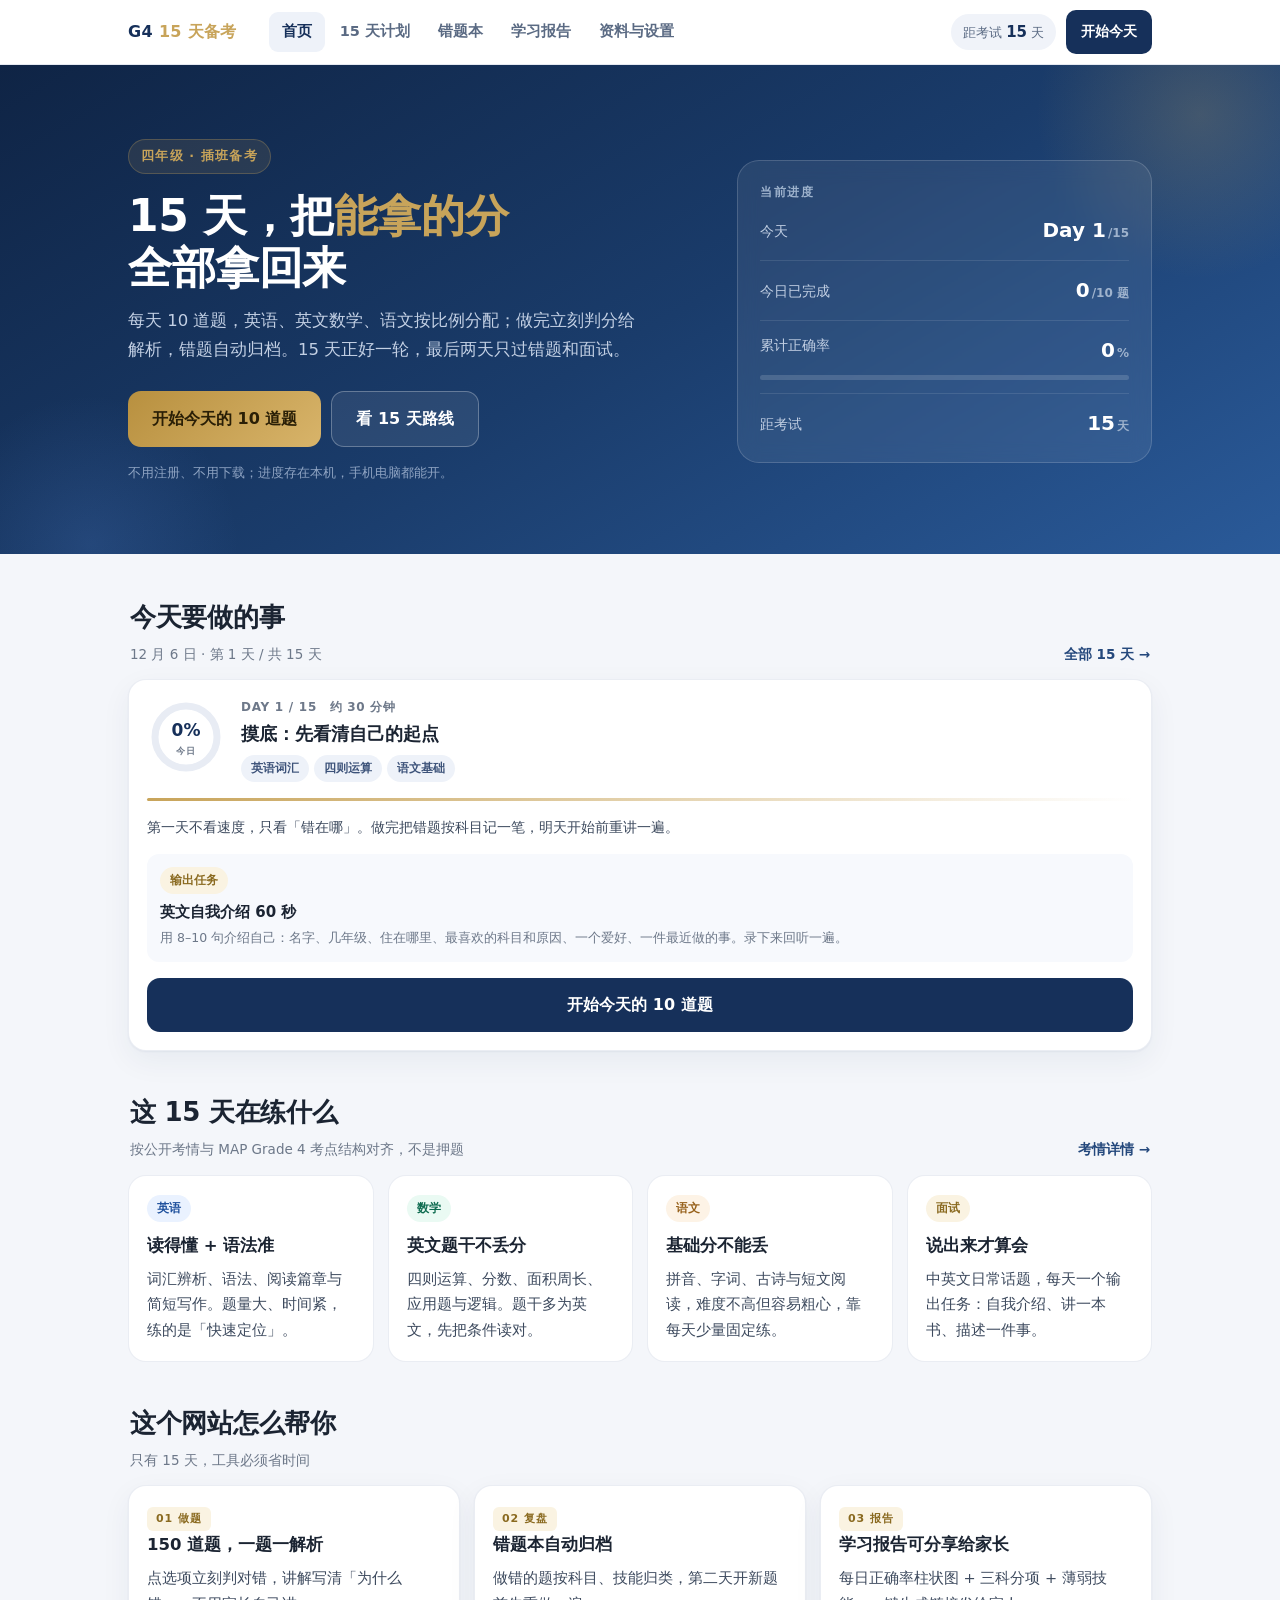
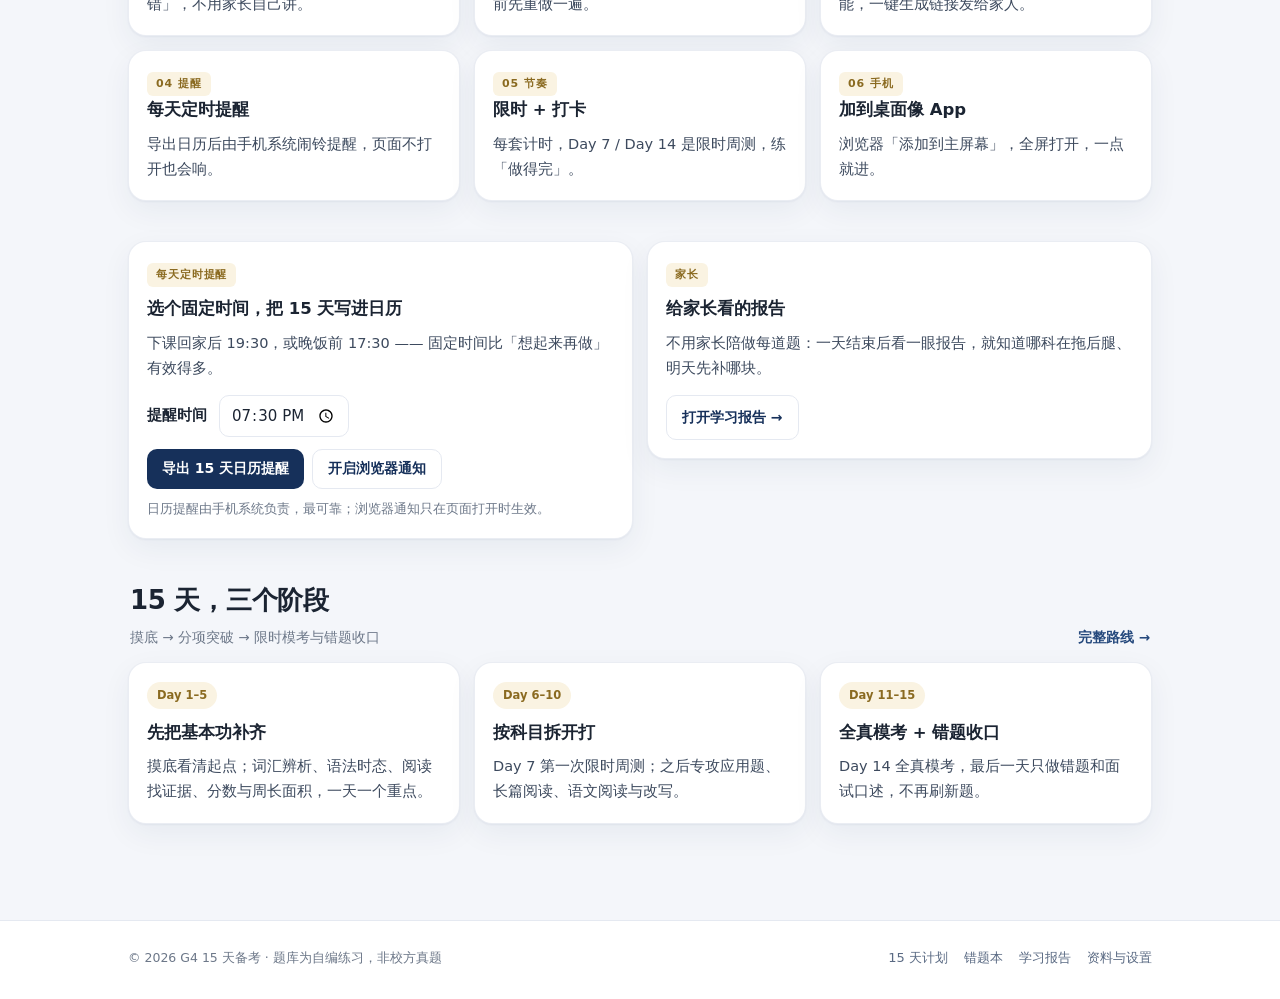
==== index.html @ 95dbf471 "G4 15天备考练习站点" ====
<!DOCTYPE html>
<html lang="zh-CN">
<head>
<meta charset="utf-8">
<meta name="viewport" content="width=device-width, initial-scale=1, viewport-fit=cover">
<meta name="theme-color" content="#16305a">
<meta name="description" content="15 天四年级插班备考计划：每天 10 道英语/数学/语文题，自动判分与解析，错题本 + 家长学习报告 + 每日日历提醒。">
<meta name="apple-mobile-web-app-capable" content="yes">
<meta name="apple-mobile-web-app-title" content="G4 备考">
<meta property="og:title" content="G4 · 15 天备考计划">
<meta property="og:description" content="每天 10 题，15 天完成一轮；自动判分、错题本、家长报告。">
<link rel="icon" href="assets/img/favicon.png">
<link rel="manifest" href="manifest.webmanifest">
<link rel="apple-touch-icon" href="assets/img/icon-192.png">
<link rel="stylesheet" href="assets/css/app.css">
<title>G4 · 15 天备考计划 | 每天 10 题，自动判分</title>
</head>
<body data-page="home">
<header class="site-head" id="site-head"></header>

<section class="hero">
  <div class="wrap">
    <div>
      <span class="eyebrow">四年级 · 插班备考</span>
      <h1>15 天，把<em>能拿的分</em><br>全部拿回来</h1>
      <p class="lead">每天 10 道题，英语、英文数学、语文按比例分配；做完立刻判分给解析，错题自动归档。15 天正好一轮，最后两天只过错题和面试。</p>
      <div class="hero-actions">
        <a class="btn gold" href="quiz.html" id="cta-start">开始今天的 10 道题</a>
        <a class="btn ghost" href="plan.html">看 15 天路线</a>
      </div>
      <div class="hero-note">不用注册、不用下载；进度存在本机，手机电脑都能开。</div>
    </div>
    <aside class="hero-panel">
      <div class="plabel">当前进度</div>
      <div class="prow"><span class="pk">今天</span><span class="pv" id="p-day">Day 1<small>/15</small></span></div>
      <div class="prow"><span class="pk">今日已完成</span><span class="pv" id="p-today">0<small>/10 题</small></span></div>
      <div class="prow" style="display:block">
        <div style="display:flex;justify-content:space-between"><span class="pk">累计正确率</span><span class="pv" id="p-pct">0<small>%</small></span></div>
        <div class="pbar"><i id="p-bar" style="width:0"></i></div>
      </div>
      <div class="prow"><span class="pk">距考试</span><span class="pv" id="p-left">15<small>天</small></span></div>
    </aside>
  </div>
</section>

<main>
  <div class="wrap">

    <!-- 今天 -->
    <section class="sect">
      <div class="sect-head">
        <div>
          <h2>今天要做的事</h2>
          <p id="today-date">—</p>
        </div>
        <a class="more" href="plan.html">全部 15 天 →</a>
      </div>
      <div class="card" id="today-card"></div>
    </section>

    <!-- 考什么 -->
    <section class="sect">
      <div class="sect-head">
        <div>
          <h2>这 15 天在练什么</h2>
          <p>按公开考情与 MAP Grade 4 考点结构对齐，不是押题</p>
        </div>
        <a class="more" href="info.html">考情详情 →</a>
      </div>
      <div class="grid g4">
        <div class="card flat">
          <span class="pill eng">英语</span>
          <h3 style="margin-top:10px">读得懂 + 语法准</h3>
          <p>词汇辨析、语法、阅读篇章与简短写作。题量大、时间紧，练的是「快速定位」。</p>
        </div>
        <div class="card flat">
          <span class="pill math">数学</span>
          <h3 style="margin-top:10px">英文题干不丢分</h3>
          <p>四则运算、分数、面积周长、应用题与逻辑。题干多为英文，先把条件读对。</p>
        </div>
        <div class="card flat">
          <span class="pill chi">语文</span>
          <h3 style="margin-top:10px">基础分不能丢</h3>
          <p>拼音、字词、古诗与短文阅读，难度不高但容易粗心，靠每天少量固定练。</p>
        </div>
        <div class="card flat">
          <span class="pill gold">面试</span>
          <h3 style="margin-top:10px">说出来才算会</h3>
          <p>中英文日常话题，每天一个输出任务：自我介绍、讲一本书、描述一件事。</p>
        </div>
      </div>
    </section>

    <!-- 功能 -->
    <section class="sect">
      <div class="sect-head">
        <div>
          <h2>这个网站怎么帮你</h2>
          <p>只有 15 天，工具必须省时间</p>
        </div>
      </div>
      <div class="grid g3">
        <div class="card">
          <div class="tag">01 做题</div>
          <h3>150 道题，一题一解析</h3>
          <p>点选项立刻判对错，讲解写清「为什么错」，不用家长自己讲。</p>
        </div>
        <div class="card">
          <div class="tag">02 复盘</div>
          <h3>错题本自动归档</h3>
          <p>做错的题按科目、技能归类，第二天开新题前先重做一遍。</p>
        </div>
        <div class="card">
          <div class="tag">03 报告</div>
          <h3>学习报告可分享给家长</h3>
          <p>每日正确率柱状图 + 三科分项 + 薄弱技能，一键生成链接发给家人。</p>
        </div>
        <div class="card">
          <div class="tag">04 提醒</div>
          <h3>每天定时提醒</h3>
          <p>导出日历后由手机系统闹铃提醒，页面不打开也会响。</p>
        </div>
        <div class="card">
          <div class="tag">05 节奏</div>
          <h3>限时 + 打卡</h3>
          <p>每套计时，Day 7 / Day 14 是限时周测，练「做得完」。</p>
        </div>
        <div class="card">
          <div class="tag">06 手机</div>
          <h3>加到桌面像 App</h3>
          <p>浏览器「添加到主屏幕」，全屏打开，一点就进。</p>
        </div>
      </div>
    </section>

    <!-- 提醒 -->
    <section class="sect">
      <div class="grid g2" style="align-items:start">
        <div class="card">
          <span class="tag">每天定时提醒</span>
          <h3 style="margin-top:8px">选个固定时间，把 15 天写进日历</h3>
          <p style="margin-bottom:14px">下课回家后 19:30，或晚饭前 17:30 —— 固定时间比「想起来再做」有效得多。</p>
          <div style="display:flex;align-items:center;gap:12px;margin-bottom:12px">
            <span style="font-size:14.5px;font-weight:600">提醒时间</span>
            <input type="time" id="remind-time" style="padding:9px 11px;border:1.5px solid var(--line);border-radius:10px;font-size:15px;font-family:inherit;background:#fff;color:var(--ink)">
          </div>
          <div style="display:flex;gap:8px;flex-wrap:wrap">
            <button class="btn sm" id="btn-ics">导出 15 天日历提醒</button>
            <button class="btn sm ghost" id="btn-notify">开启浏览器通知</button>
          </div>
          <div class="hint" style="margin-top:10px">日历提醒由手机系统负责，最可靠；浏览器通知只在页面打开时生效。</div>
        </div>
        <div class="card">
          <span class="tag">家长</span>
          <h3 style="margin-top:8px">给家长看的报告</h3>
          <p style="margin-bottom:14px">不用家长陪做每道题：一天结束后看一眼报告，就知道哪科在拖后腿、明天先补哪块。</p>
          <a class="btn sm ghost" href="report.html">打开学习报告 →</a>
        </div>
      </div>
    </section>

    <!-- 路线预览 -->
    <section class="sect">
      <div class="sect-head">
        <div>
          <h2>15 天，三个阶段</h2>
          <p>摸底 → 分项突破 → 限时模考与错题收口</p>
        </div>
        <a class="more" href="plan.html">完整路线 →</a>
      </div>
      <div class="grid g3">
        <div class="card">
          <div class="pill gold">Day 1–5</div>
          <h3 style="margin-top:10px">先把基本功补齐</h3>
          <p>摸底看清起点；词汇辨析、语法时态、阅读找证据、分数与周长面积，一天一个重点。</p>
        </div>
        <div class="card">
          <div class="pill gold">Day 6–10</div>
          <h3 style="margin-top:10px">按科目拆开打</h3>
          <p>Day 7 第一次限时周测；之后专攻应用题、长篇阅读、语文阅读与改写。</p>
        </div>
        <div class="card">
          <div class="pill gold">Day 11–15</div>
          <h3 style="margin-top:10px">全真模考 + 错题收口</h3>
          <p>Day 14 全真模考，最后一天只做错题和面试口述，不再刷新题。</p>
        </div>
      </div>
    </section>

  </div>
</main>

<footer class="site-foot">
  <div class="wrap">
    <div class="fl">© <span id="foot-year"></span> G4 15 天备考 · 题库为自编练习，非校方真题</div>
    <div class="flinks">
      <a href="plan.html">15 天计划</a>
      <a href="wrong.html">错题本</a>
      <a href="report.html">学习报告</a>
      <a href="info.html">资料与设置</a>
    </div>
  </div>
</footer>
<nav class="tabbar" id="site-tabbar"></nav>

<script src="assets/js/data.js"></script>
<script src="assets/js/core.js"></script>
<script>
(function () {
  var A = window.App, S = A.S;
  var idx = A.todayIdx(), day = A.DAYS[idx - 1];
  var s = A.dayScore(idx), t = A.totalStats();

  document.getElementById('cta-start').href = 'quiz.html?day=' + idx;

  document.getElementById('p-day').innerHTML = 'Day ' + idx + '<small>/15</small>';
  document.getElementById('p-today').innerHTML = s.ans + '<small>/' + s.all + ' 题</small>';
  document.getElementById('p-pct').innerHTML = t.pct + '<small>%</small>';
  document.getElementById('p-bar').style.width = t.pct + '%';
  document.getElementById('p-left').innerHTML = A.countdown() + '<small>天</small>';

  var d = new Date();
  document.getElementById('today-date').textContent =
    (d.getMonth() + 1) + ' 月 ' + d.getDate() + ' 日 · 第 ' + idx + ' 天 / 共 15 天' +
    (A.dayDone(idx) ? ' · 今天已完成 ✓' : '');

  var pct = s.all ? Math.round(s.ans / s.all * 100) : 0;
  var circ = 2 * Math.PI * 31, off = circ * (1 - pct / 100);
  var o = day.output;
  document.getElementById('today-card').innerHTML =
    '<div style="display:flex;gap:16px;align-items:flex-start">' +
      '<div class="ring"><svg width="78" height="78">' +
        '<circle cx="39" cy="39" r="31" stroke="#e8ecf4" stroke-width="7" fill="none"/>' +
        '<circle cx="39" cy="39" r="31" stroke="#c8a45a" stroke-width="7" fill="none" stroke-linecap="round" stroke-dasharray="' + circ + '" stroke-dashoffset="' + off + '"/>' +
      '</svg><div class="pct">' + pct + '%<small>今日</small></div></div>' +
      '<div style="flex:1;min-width:0">' +
        '<div style="font-size:12px;color:var(--muted);font-weight:700;letter-spacing:.06em">DAY ' + idx + ' / 15　约 ' + day.minutes + ' 分钟</div>' +
        '<div style="font-size:18px;font-weight:800;margin:4px 0 8px;line-height:1.35">' + A.esc(day.title) + '</div>' +
        '<div>' + day.focus.map(function (f) { return '<span class="pill">' + A.esc(f) + '</span>'; }).join(' ') + '</div>' +
      '</div>' +
    '</div>' +
    '<div class="goldline" style="margin:16px 0 0"></div>' +
    '<div style="font-size:14px;color:#3d4a5e;line-height:1.75;margin-top:14px">' + A.esc(day.warmup) + '</div>' +
    (o ? '<div style="margin-top:14px;padding:13px;background:#f7f9fd;border-radius:12px">' +
      '<div style="display:flex;gap:6px;align-items:center;margin-bottom:6px"><span class="pill gold">输出任务</span></div>' +
      '<div style="font-weight:700;font-size:15px">' + A.esc(o.title) + '</div>' +
      '<div class="hint" style="margin-top:4px">' + A.esc(o.prompt) + '</div></div>' : '') +
    '<div style="margin-top:16px"><a class="btn block" href="quiz.html?day=' + idx + '">' +
      (s.ans > 0 ? '继续练习（已答 ' + s.ans + '/' + s.all + '）' : '开始今天的 ' + s.all + ' 道题') +
    '</a></div>';

  var rt = document.getElementById('remind-time');
  rt.value = S.reminderTime;
  rt.addEventListener('change', function () {
    S.reminderTime = rt.value || '19:30'; A.save();
    A.toast('提醒时间已设为 ' + S.reminderTime + '，重新导出日历即可生效');
  });
  document.getElementById('btn-ics').addEventListener('click', A.exportICS);
  document.getElementById('btn-notify').addEventListener('click', A.enableNotif);
})();
</script>
</body>
</html>
---- assets/css/app.css ----
/* =========================================================
   G4 15天备考 · 站点样式
   移动优先，860px 以上切桌面布局
   ========================================================= */
:root{
  --navy:#16305a; --navy2:#24487c; --navy3:#2f5da0; --gold:#c8a45a;
  --bg:#f4f6fa; --card:#fff; --ink:#1b2432; --muted:#6d7889;
  --line:#e5e9f1; --ok:#0f7a58; --okbg:#eefaf4; --bad:#c0392b; --badbg:#fdf1ef;
  --shadow:0 1px 2px rgba(22,48,90,.05), 0 10px 30px rgba(22,48,90,.06);
  --radius:18px;
}
*{box-sizing:border-box;-webkit-tap-highlight-color:transparent}
html{scroll-behavior:smooth}
body{
  margin:0;background:var(--bg);color:var(--ink);font-size:16px;line-height:1.65;
  font-family:-apple-system,BlinkMacSystemFont,"PingFang SC","Hiragino Sans GB","Microsoft YaHei",system-ui,sans-serif;
  -webkit-font-smoothing:antialiased;
}
a{color:var(--navy2);text-decoration:none}
button{font-family:inherit}
img{max-width:100%}
.wrap{max-width:1080px;margin:0 auto;padding:0 16px}
@media(min-width:860px){.wrap{padding:0 28px}}

/* ---------- header ---------- */
.site-head{
  position:sticky;top:0;z-index:60;background:rgba(255,255,255,.94);
  backdrop-filter:blur(14px);border-bottom:1px solid var(--line);
}
.site-head .wrap{display:flex;align-items:center;gap:14px;height:56px}
@media(min-width:860px){.site-head .wrap{height:64px}}
.logo{display:flex;align-items:baseline;gap:6px;font-weight:800;font-size:16px;color:var(--navy);letter-spacing:.02em;flex:0 0 auto}
.logo b{color:var(--gold);font-weight:800}
.logo .dot{width:5px;height:5px;border-radius:50%;background:var(--gold);display:inline-block;transform:translateY(-3px)}
.site-nav{display:none;gap:2px;margin-left:18px;flex:1}
@media(min-width:860px){.site-nav{display:flex}}
.site-nav a{
  font-size:14.5px;font-weight:600;color:#5a6a83;padding:8px 13px;border-radius:9px;transition:.15s;
}
.site-nav a:hover{background:#f0f3f9;color:var(--navy)}
.site-nav a.on{color:var(--navy);background:#eef2f9}
.head-right{margin-left:auto;display:flex;align-items:center;gap:10px}
.cd-chip{font-size:12.5px;color:#5a6a83;background:#f0f3f9;border-radius:99px;padding:6px 12px;white-space:nowrap}
.cd-chip b{color:var(--navy);font-size:15px;font-variant-numeric:tabular-nums}
.head-cta{display:none}
@media(min-width:860px){.head-cta{display:inline-flex}}

/* ---------- buttons ---------- */
.btn{
  display:inline-flex;align-items:center;justify-content:center;gap:8px;
  padding:14px 22px;border:none;border-radius:13px;background:var(--navy);color:#fff;
  font-size:16px;font-weight:600;cursor:pointer;transition:.15s;text-align:center;
}
.btn:hover{background:var(--navy2)}
.btn:active{transform:scale(.985)}
.btn.gold{background:linear-gradient(135deg,#b8903f,#d8b46a);color:#2a1f06}
.btn.gold:hover{filter:brightness(1.05)}
.btn.ghost{background:#fff;color:var(--navy);border:1.5px solid var(--line)}
.btn.ghost:hover{background:#f7f9fd;border-color:#cfd8e6}
.btn.sm{padding:10px 15px;font-size:14px;border-radius:10px}
.btn.block{width:100%}
.btn:disabled{opacity:.45;pointer-events:none}

/* ---------- tabbar (mobile only) ---------- */
.tabbar{
  position:fixed;left:0;right:0;bottom:0;z-index:70;
  background:rgba(255,255,255,.96);backdrop-filter:blur(14px);
  border-top:1px solid var(--line);display:flex;
  padding:6px 4px calc(6px + env(safe-area-inset-bottom));
}
@media(min-width:860px){.tabbar{display:none}}
.tabbar a{
  flex:1;display:flex;flex-direction:column;align-items:center;gap:3px;
  color:#98a3b4;font-size:10.5px;font-weight:600;padding:5px 2px;border-radius:10px;
}
.tabbar a.on{color:var(--navy)}
.tabbar svg{width:22px;height:22px;stroke:currentColor;fill:none;stroke-width:1.7;stroke-linecap:round;stroke-linejoin:round}

/* ---------- hero ---------- */
.hero{
  position:relative;overflow:hidden;color:#fff;
  background:linear-gradient(150deg,#0f2445 0%,#1a3c6b 52%,#2a5a99 100%);
}
.hero:before{
  content:"";position:absolute;right:-90px;top:-120px;width:340px;height:340px;border-radius:50%;
  background:radial-gradient(circle,rgba(200,164,90,.22),rgba(200,164,90,0) 68%);
}
.hero:after{
  content:"";position:absolute;left:-60px;bottom:-140px;width:300px;height:300px;border-radius:50%;
  background:radial-gradient(circle,rgba(90,140,220,.18),rgba(90,140,220,0) 70%);
}
.hero .wrap{position:relative;z-index:1;padding-top:44px;padding-bottom:40px}
@media(min-width:860px){.hero .wrap{padding-top:74px;padding-bottom:70px;display:grid;grid-template-columns:1.15fr .85fr;gap:48px;align-items:center}}
.eyebrow{display:inline-flex;align-items:center;gap:7px;font-size:12.5px;font-weight:700;letter-spacing:.1em;color:#c8a45a;background:rgba(200,164,90,.12);border:1px solid rgba(200,164,90,.28);padding:6px 12px;border-radius:99px}
.hero h1{font-size:30px;line-height:1.28;font-weight:800;margin:16px 0 12px;letter-spacing:-.01em}
@media(min-width:860px){.hero h1{font-size:44px;line-height:1.2}}
.hero h1 em{font-style:normal;color:var(--gold)}
.hero p.lead{font-size:15px;line-height:1.75;color:#c3d0e4;margin:0 0 26px;max-width:520px}
@media(min-width:860px){.hero p.lead{font-size:16.5px}}
.hero-actions{display:flex;gap:10px;flex-wrap:wrap}
.hero-actions .btn{padding:14px 24px}
.hero-actions .btn.ghost{background:rgba(255,255,255,.08);color:#fff;border-color:rgba(255,255,255,.28)}
.hero-actions .btn.ghost:hover{background:rgba(255,255,255,.16)}
.hero-note{font-size:12.5px;color:#8ea3c2;margin-top:16px}

.hero-panel{
  display:none;background:rgba(255,255,255,.07);border:1px solid rgba(255,255,255,.16);
  border-radius:22px;padding:22px;backdrop-filter:blur(10px);
}
@media(min-width:860px){.hero-panel{display:block}}
.hero-panel .plabel{font-size:11.5px;letter-spacing:.14em;color:#9fb3cd;font-weight:700}
.hero-panel .prow{display:flex;align-items:center;justify-content:space-between;padding:13px 0;border-bottom:1px solid rgba(255,255,255,.1)}
.hero-panel .prow:last-child{border:none;padding-bottom:0}
.hero-panel .pk{font-size:13.5px;color:#c3d0e4}
.hero-panel .pv{font-size:20px;font-weight:800;font-variant-numeric:tabular-nums}
.hero-panel .pv small{font-size:12px;font-weight:600;color:#9fb3cd;margin-left:2px}
.hero-panel .pbar{height:5px;background:rgba(255,255,255,.15);border-radius:99px;overflow:hidden;margin-top:8px}
.hero-panel .pbar i{display:block;height:100%;background:linear-gradient(90deg,#c8a45a,#e6c98d);border-radius:99px}

/* ---------- layout ---------- */
main{padding:22px 0 calc(84px + env(safe-area-inset-bottom))}
@media(min-width:860px){main{padding:42px 0 56px}}
.sect{margin-bottom:26px}
@media(min-width:860px){.sect{margin-bottom:40px}}
.sect-head{display:flex;align-items:flex-end;justify-content:space-between;gap:16px;margin:0 2px 14px}
.sect-head h2{font-size:20px;font-weight:800;margin:0;letter-spacing:-.01em}
@media(min-width:860px){.sect-head h2{font-size:26px}}
.sect-head p{margin:4px 0 0;font-size:13.5px;color:var(--muted)}
.sect-head .more{font-size:13.5px;font-weight:600;color:var(--navy2);white-space:nowrap}
.grid{display:grid;gap:14px}
@media(min-width:700px){.grid.g2{grid-template-columns:repeat(2,1fr)}}
@media(min-width:860px){.grid.g3{grid-template-columns:repeat(3,1fr)}.grid.g4{grid-template-columns:repeat(4,1fr)}}

.card{
  background:var(--card);border:1px solid rgba(229,233,241,.8);border-radius:var(--radius);
  box-shadow:var(--shadow);padding:18px;
}
.card.tight{padding:15px}
.card.flat{box-shadow:none}
.card h3{margin:0 0 8px;font-size:16.5px;font-weight:700}
.card p{margin:0;color:#3d4a5e;font-size:14.5px;line-height:1.75}

/* ---------- pills / misc ---------- */
.pill{display:inline-flex;align-items:center;gap:5px;font-size:11.5px;font-weight:600;padding:4px 10px;border-radius:99px;background:#eef2f9;color:#3c5279;white-space:nowrap}
.pill.eng{background:#eaf2ff;color:#1d4f9c}
.pill.math{background:#eafaf3;color:#0d6b4f}
.pill.chi{background:#fdf3e6;color:#96601a}
.pill.gold{background:#faf3e2;color:#8a6a20}
.pill.ok{background:#e6f7ef;color:var(--ok)}
.pill.bad{background:var(--badbg);color:var(--bad)}
.hint{font-size:12.5px;color:var(--muted);line-height:1.65}
.muted{color:var(--muted)}
.center{text-align:center}
.goldline{height:3px;background:linear-gradient(90deg,var(--gold),rgba(200,164,90,0));border-radius:2px}
.kv{display:flex;gap:12px;padding:11px 0;border-bottom:1px dashed var(--line);font-size:14.5px}
.kv:last-child{border:none;padding-bottom:0}
.kv .k{flex:0 0 72px;color:var(--muted);font-size:13.5px;font-weight:600}
.kv .v{flex:1}
.list{margin:0;padding-left:20px}
.list li{margin:7px 0;font-size:14.5px;line-height:1.7}
.quote{border-left:3px solid var(--gold);padding:4px 0 4px 14px;color:#3d4a5e;font-size:14px;margin:14px 0}
.tag{display:inline-block;font-size:11px;font-weight:700;letter-spacing:.08em;color:#8a6a20;background:#faf3e2;padding:3px 9px;border-radius:6px}
.bar{height:6px;background:#e3e8f1;border-radius:99px;overflow:hidden}
.bar>i{display:block;height:100%;background:linear-gradient(90deg,#c8a45a,#e0c285);border-radius:99px;transition:width .4s}
.bar.navy>i{background:linear-gradient(90deg,var(--navy),var(--navy3))}
.bar.green>i{background:linear-gradient(90deg,#0f7a58,#3fae86)}

/* ---------- progress ring ---------- */
.ring{position:relative;width:78px;height:78px;flex:0 0 78px}
.ring svg{transform:rotate(-90deg)}
.ring .pct{position:absolute;inset:0;display:flex;flex-direction:column;align-items:center;justify-content:center;font-size:17px;font-weight:800;color:var(--navy)}
.ring .pct small{font-size:9px;color:var(--muted);font-weight:700;letter-spacing:.08em}

/* ---------- plan list ---------- */
.ditem{display:flex;gap:13px;padding:14px;background:#fff;border:1px solid var(--line);border-radius:15px;margin-bottom:10px;cursor:pointer;align-items:center;transition:.15s}
.ditem:hover{border-color:#cfd8e6;transform:translateY(-1px);box-shadow:var(--shadow)}
.dnum{flex:0 0 44px;height:44px;border-radius:12px;background:#eef2f9;display:flex;flex-direction:column;align-items:center;justify-content:center;font-weight:800;color:var(--navy);font-size:16px;line-height:1}
.dnum small{font-size:8px;color:var(--muted);font-weight:700;letter-spacing:.08em;margin-top:4px}
.ditem.done .dnum{background:#e6f7ef;color:var(--ok)}
.ditem .dt{font-size:15px;font-weight:700;margin-bottom:3px;display:flex;align-items:center;gap:6px;flex-wrap:wrap}
.ditem .dm{font-size:12.5px;color:var(--muted)}
.ditem .chev{color:#c3cad6;font-size:20px;font-weight:300}

/* ---------- quiz ---------- */
.quizhead{position:sticky;top:56px;z-index:40;background:rgba(244,246,250,.96);backdrop-filter:blur(10px);padding:12px 0 10px;border-bottom:1px solid var(--line);margin-bottom:16px}
@media(min-width:860px){.quizhead{top:64px}}
.qh-row{display:flex;align-items:center;justify-content:space-between;gap:12px}
.qh-day{font-size:12px;color:var(--muted);font-weight:700;letter-spacing:.06em}
.qh-title{font-size:16px;font-weight:800;margin-top:2px}
.qh-right{display:flex;align-items:center;gap:8px}
.qcount{font-size:13px;font-weight:700;color:var(--navy);background:#e9eef8;padding:6px 12px;border-radius:99px;white-space:nowrap}
.iconbtn{background:#fff;border:1px solid var(--line);width:36px;height:36px;border-radius:10px;display:flex;align-items:center;justify-content:center;cursor:pointer;color:var(--muted);flex:0 0 36px}
.iconbtn:hover{color:var(--navy);border-color:#cfd8e6}
.qwrap{max-width:820px;margin:0 auto}
.q{background:#fff;border:1px solid var(--line);border-radius:16px;padding:16px;margin-bottom:13px;box-shadow:0 1px 2px rgba(22,48,90,.04)}
.q .qtop{display:flex;align-items:center;gap:8px;margin-bottom:9px}
.q .num{font-size:11.5px;font-weight:800;color:#9aa4b4;letter-spacing:.06em}
.q .stem{font-size:16.5px;line-height:1.7;font-weight:500}
.q .stem.en{font-family:Georgia,"Times New Roman",serif}
.opt{display:flex;gap:10px;align-items:flex-start;padding:11px 12px;border:1.5px solid var(--line);border-radius:12px;margin-top:9px;cursor:pointer;transition:.14s;background:#fff}
.opt:hover{background:#f7f9fd;border-color:#d5deeb}
.opt .k{flex:0 0 22px;height:22px;border-radius:50%;background:#f0f3f9;color:#5a6a83;font-size:12px;font-weight:700;display:flex;align-items:center;justify-content:center;margin-top:1px}
.opt .t{flex:1;font-size:15.5px;line-height:1.55}
.opt.en .t{font-family:Georgia,"Times New Roman",serif}
.opt.correct{border-color:var(--ok);background:var(--okbg)}
.opt.correct .k{background:var(--ok);color:#fff}
.opt.wrong{border-color:var(--bad);background:var(--badbg)}
.opt.wrong .k{background:var(--bad);color:#fff}
.opt.locked{cursor:default}
.opt.locked:hover{background:inherit;border-color:inherit}
.opt.correct.locked:hover{background:var(--okbg);border-color:var(--ok)}
.opt.wrong.locked:hover{background:var(--badbg);border-color:var(--bad)}
.explain{margin-top:10px;font-size:13.5px;line-height:1.7;color:#3d4a5e;background:#f7f9fd;border-left:3px solid var(--gold);border-radius:0 10px 10px 0;padding:9px 12px;display:none}
.explain.show{display:block}
.explain b{color:var(--navy)}
.fillrow{display:flex;gap:8px;margin-top:10px}
.fillrow input{flex:1;padding:11px 12px;border:1.5px solid var(--line);border-radius:11px;font-size:16px;font-family:inherit;outline:none}
.fillrow input:focus{border-color:var(--navy3)}
.fillrow button{padding:0 18px;border-radius:11px;border:none;background:var(--navy);color:#fff;font-weight:600;font-size:14px;cursor:pointer}

.passage{background:#fff;border:1px solid var(--line);border-radius:16px;padding:18px;margin-bottom:13px}
.passage h3{margin:0 0 10px;font-size:15.5px;color:var(--navy)}
.passage p{font-family:Georgia,"Times New Roman",serif;font-size:16px;line-height:1.85;margin:0;color:#26313f}
.passage .note{font-size:11.5px;color:var(--muted);margin-top:10px;font-family:inherit}

/* ---------- sheet ---------- */
.mask{position:fixed;inset:0;background:rgba(16,26,42,.45);z-index:100;display:flex;align-items:flex-end;justify-content:center}
.sheet{background:#fff;width:100%;max-width:640px;border-radius:22px 22px 0 0;padding:24px 22px calc(24px + env(safe-area-inset-bottom));max-height:88vh;overflow:auto;animation:up .25s ease}
@keyframes up{from{transform:translateY(30px);opacity:.6}to{transform:translateY(0);opacity:1}}
.score{font-size:46px;font-weight:800;color:var(--navy);line-height:1;letter-spacing:-.02em}
.score small{font-size:15px;color:var(--muted);font-weight:600}
.srow{display:flex;justify-content:space-between;align-items:center;padding:10px 0;border-bottom:1px dashed var(--line);font-size:14.5px}
.srow:last-child{border-bottom:none}

/* ---------- report ---------- */
.kpis{display:grid;grid-template-columns:repeat(2,1fr);gap:11px}
@media(min-width:700px){.kpis{grid-template-columns:repeat(4,1fr)}}
.kpi{background:#fff;border:1px solid var(--line);border-radius:14px;padding:14px}
.kpi .kn{font-size:26px;font-weight:800;color:var(--navy);line-height:1.1;font-variant-numeric:tabular-nums}
.kpi .kn small{font-size:12.5px;color:var(--muted);font-weight:600;margin-left:1px}
.kpi .kl{font-size:12px;color:var(--muted);margin-top:4px}
.cols{display:flex;align-items:flex-end;gap:5px;height:132px;padding:8px 0 0}
.col{flex:1;display:flex;flex-direction:column;justify-content:flex-end;align-items:center;gap:4px;height:100%}
.col .cb{width:100%;border-radius:5px 5px 3px 3px;background:linear-gradient(180deg,#c8a45a,#e2c68c);min-height:3px;transition:height .4s}
.col.nodata .cb{background:#e8ecf4}
.col .cl{font-size:9.5px;color:var(--muted);font-weight:700}
.subjrow{display:flex;align-items:center;gap:11px;padding:9px 0}
.subjrow .sn{flex:0 0 52px;font-size:13.5px;font-weight:600}
.subjrow .sb{flex:1}
.subjrow .sv{flex:0 0 62px;text-align:right;font-size:13.5px;font-variant-numeric:tabular-nums;color:#3d4a5e}
.share-box{background:#f7f9fd;border:1px dashed #cfd8e6;border-radius:12px;padding:12px;font-size:12.5px;color:#3d4a5e;word-break:break-all;line-height:1.6}

/* ---------- table-ish ---------- */
.tbl{width:100%;border-collapse:collapse;font-size:14px}
.tbl th,.tbl td{text-align:left;padding:10px 8px;border-bottom:1px solid var(--line)}
.tbl th{font-size:12px;color:var(--muted);font-weight:700;letter-spacing:.04em}
.tbl td:last-child,.tbl th:last-child{text-align:right}
.tbl tr:last-child td{border-bottom:none}

/* ---------- footer ---------- */
.site-foot{border-top:1px solid var(--line);background:#fff;padding:26px 0 calc(30px + env(safe-area-inset-bottom))}
.site-foot .wrap{display:flex;flex-wrap:wrap;gap:14px;justify-content:space-between;align-items:center}
.site-foot .fl{font-size:12.5px;color:var(--muted);line-height:1.8}
.site-foot .flinks{display:flex;gap:16px;flex-wrap:wrap;font-size:13px}
.site-foot .flinks a{color:#5a6a83}

/* ---------- toast ---------- */
.toast{position:fixed;left:50%;bottom:96px;transform:translateX(-50%);background:rgba(22,48,90,.95);color:#fff;padding:11px 18px;border-radius:12px;font-size:14px;z-index:200;max-width:86%;text-align:center;line-height:1.5;box-shadow:0 8px 30px rgba(0,0,0,.2)}

/* ---------- empty ---------- */
.empty{text-align:center;padding:50px 20px;color:var(--muted);font-size:14px}
.empty .big{font-size:36px;margin-bottom:10px;opacity:.5}

/* ---------- print ---------- */
@media print{
  .site-head,.tabbar,.site-foot,.no-print{display:none!important}
  body{background:#fff}
  main{padding:0}
  .card{box-shadow:none;border-color:#ddd;break-inside:avoid}
  .kpi{border-color:#ddd}
}
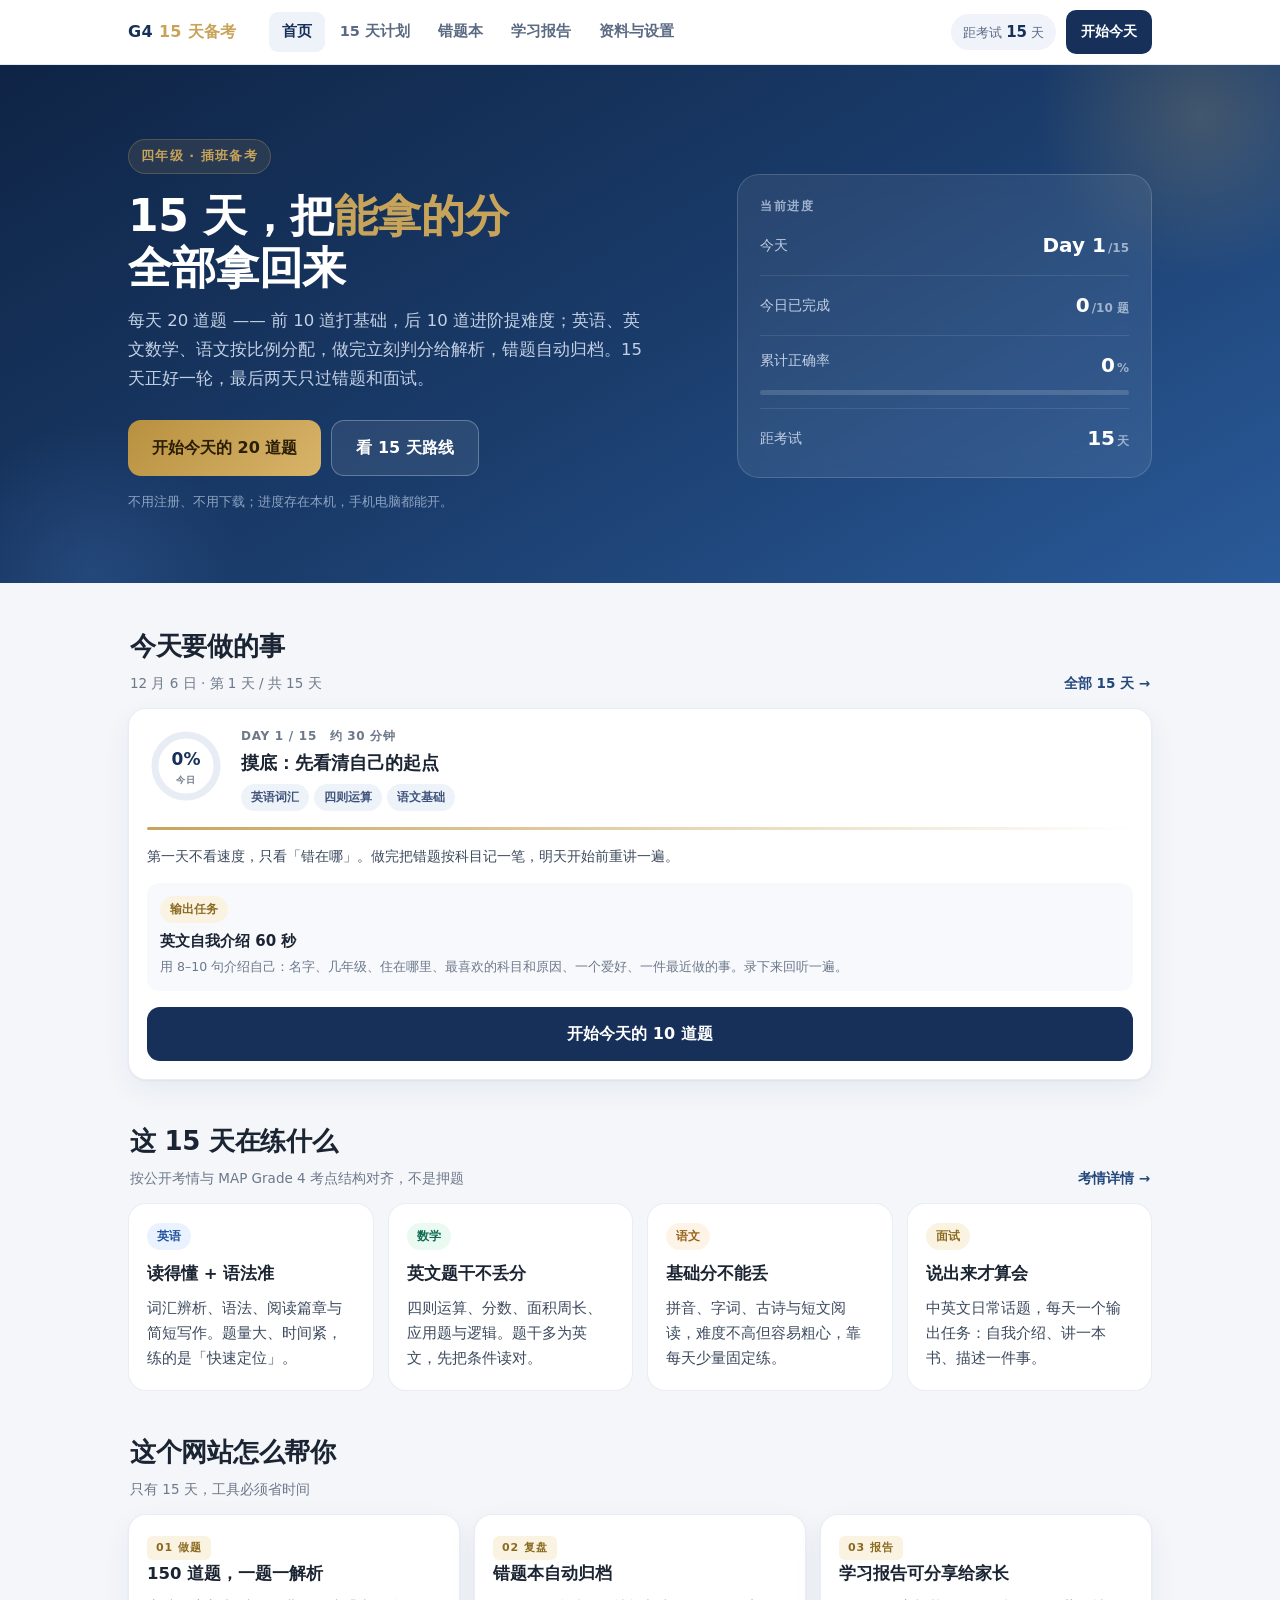
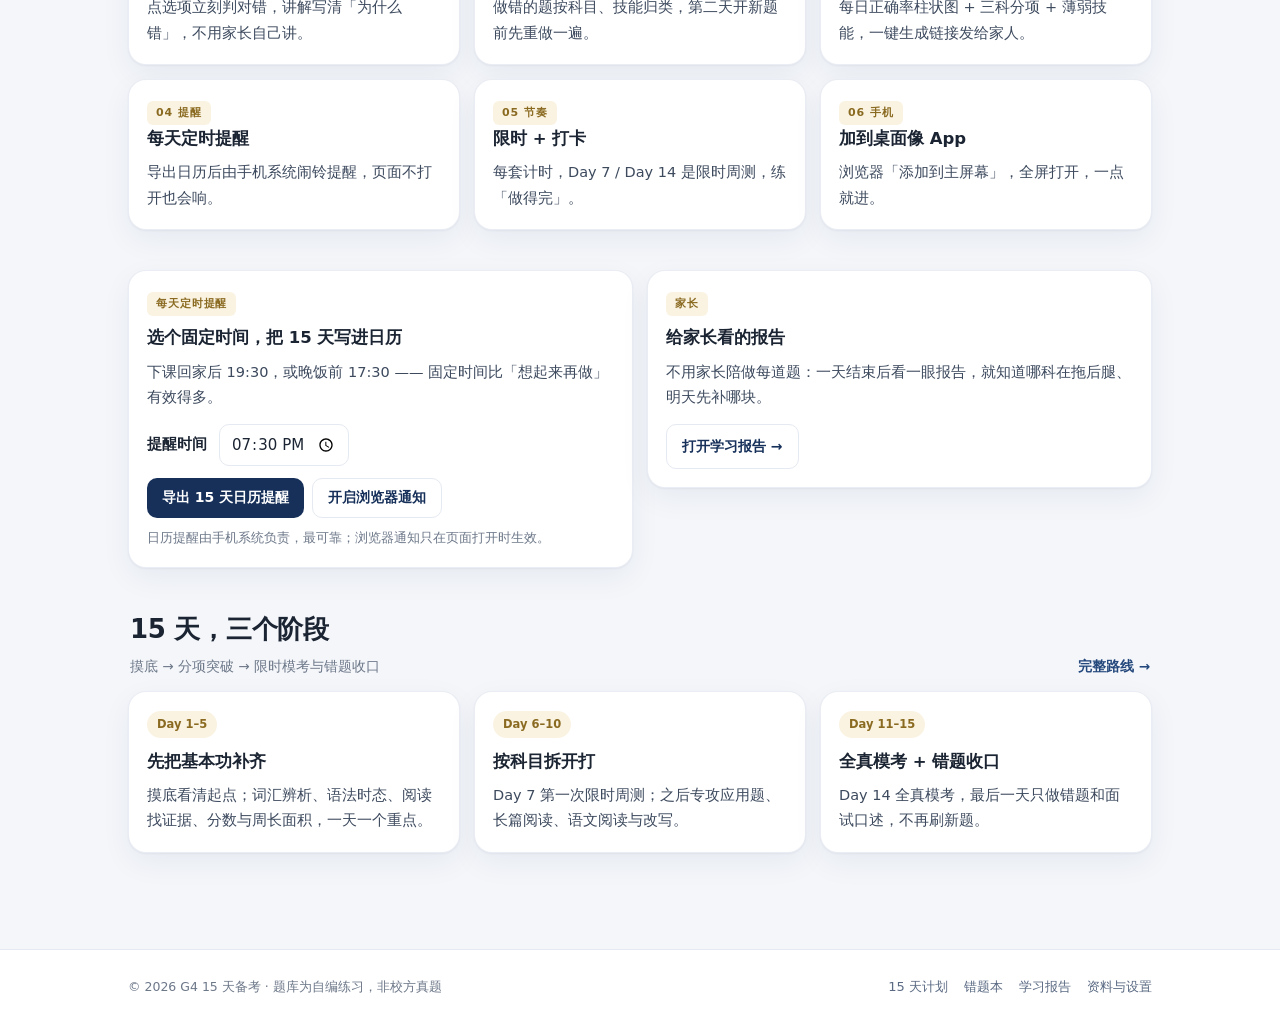
==== commit 40011b9d: "题库升级：每天 20 题（基础 10 + 进阶 10），共 300 题" ====
--- a/index.html
+++ b/index.html
@@ -4,16 +4,16 @@
 <meta charset="utf-8">
 <meta name="viewport" content="width=device-width, initial-scale=1, viewport-fit=cover">
 <meta name="theme-color" content="#16305a">
-<meta name="description" content="15 天四年级插班备考计划：每天 10 道英语/数学/语文题，自动判分与解析，错题本 + 家长学习报告 + 每日日历提醒。">
+<meta name="description" content="15 天四年级插班备考计划：每天 20 道英语/数学/语文题，自动判分与解析，错题本 + 家长学习报告 + 每日日历提醒。">
 <meta name="apple-mobile-web-app-capable" content="yes">
 <meta name="apple-mobile-web-app-title" content="G4 备考">
 <meta property="og:title" content="G4 · 15 天备考计划">
-<meta property="og:description" content="每天 10 题，15 天完成一轮；自动判分、错题本、家长报告。">
+<meta property="og:description" content="每天 20 题（基础 10 + 进阶 10），15 天完成一轮；自动判分、错题本、家长报告。">
 <link rel="icon" href="assets/img/favicon.png">
 <link rel="manifest" href="manifest.webmanifest">
 <link rel="apple-touch-icon" href="assets/img/icon-192.png">
 <link rel="stylesheet" href="assets/css/app.css">
-<title>G4 · 15 天备考计划 | 每天 10 题，自动判分</title>
+<title>G4 · 15 天备考计划 | 每天 20 题，自动判分</title>
 </head>
 <body data-page="home">
 <header class="site-head" id="site-head"></header>
@@ -23,9 +23,9 @@
     <div>
       <span class="eyebrow">四年级 · 插班备考</span>
       <h1>15 天，把<em>能拿的分</em><br>全部拿回来</h1>
-      <p class="lead">每天 10 道题，英语、英文数学、语文按比例分配；做完立刻判分给解析，错题自动归档。15 天正好一轮，最后两天只过错题和面试。</p>
+      <p class="lead">每天 20 道题 —— 前 10 道打基础，后 10 道进阶提难度；英语、英文数学、语文按比例分配，做完立刻判分给解析，错题自动归档。15 天正好一轮，最后两天只过错题和面试。</p>
       <div class="hero-actions">
-        <a class="btn gold" href="quiz.html" id="cta-start">开始今天的 10 道题</a>
+        <a class="btn gold" href="quiz.html" id="cta-start">开始今天的 20 道题</a>
         <a class="btn ghost" href="plan.html">看 15 天路线</a>
       </div>
       <div class="hero-note">不用注册、不用下载；进度存在本机，手机电脑都能开。</div>
@@ -33,7 +33,7 @@
     <aside class="hero-panel">
       <div class="plabel">当前进度</div>
       <div class="prow"><span class="pk">今天</span><span class="pv" id="p-day">Day 1<small>/15</small></span></div>
-      <div class="prow"><span class="pk">今日已完成</span><span class="pv" id="p-today">0<small>/10 题</small></span></div>
+      <div class="prow"><span class="pk">今日已完成</span><span class="pv" id="p-today">0<small>/20 题</small></span></div>
       <div class="prow" style="display:block">
         <div style="display:flex;justify-content:space-between"><span class="pk">累计正确率</span><span class="pv" id="p-pct">0<small>%</small></span></div>
         <div class="pbar"><i id="p-bar" style="width:0"></i></div>
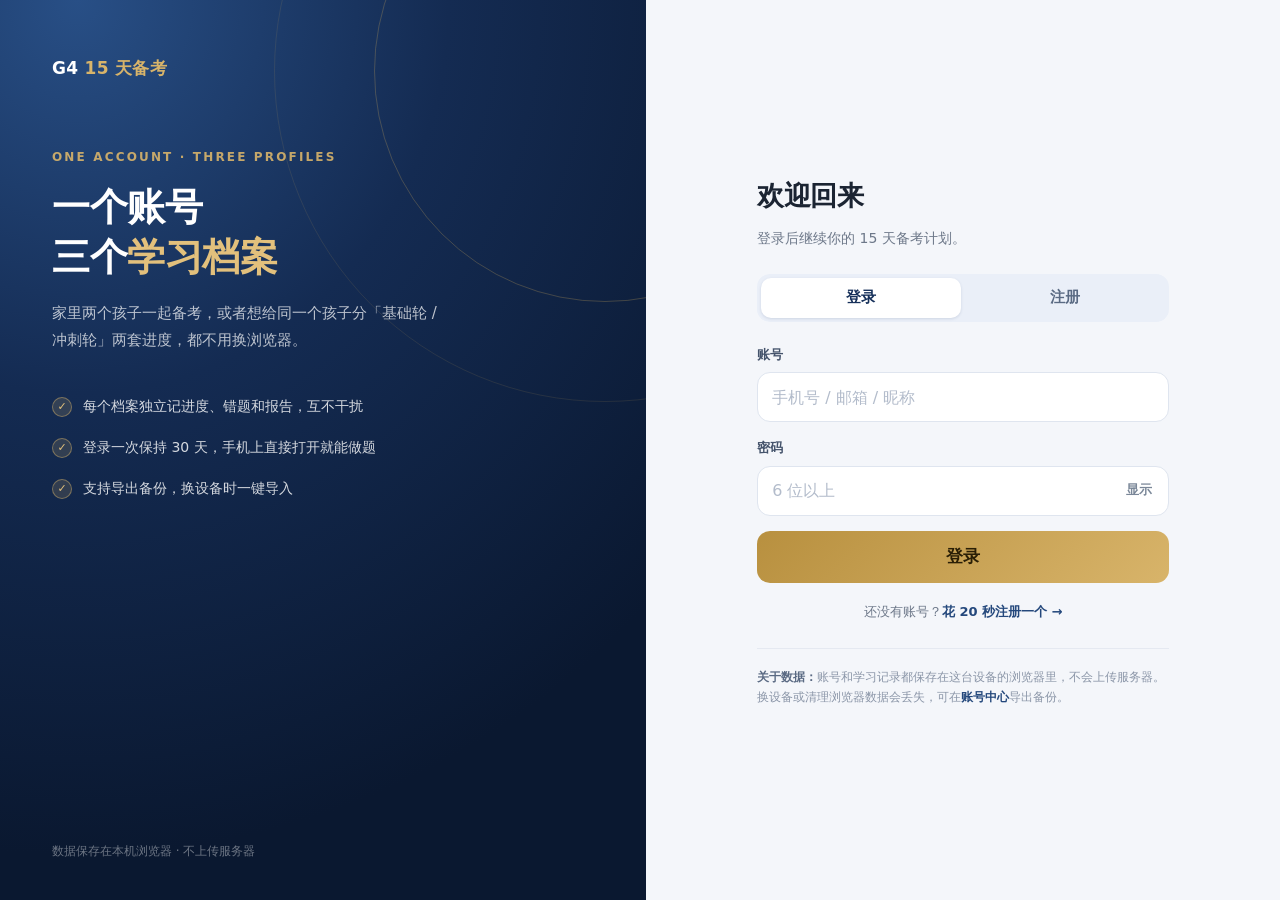
==== commit 998d5037: "feat: 登录系统 + 每账号 3 个学习档案（本机账号，PBKDF2，进度隔离）" ====
--- a/index.html
+++ b/index.html
@@ -13,7 +13,8 @@
 <link rel="manifest" href="manifest.webmanifest">
 <link rel="apple-touch-icon" href="assets/img/icon-192.png">
 <link rel="stylesheet" href="assets/css/app.css">
-<title>G4 · 15 天备考计划 | 每天 20 题，自动判分</title>
+<script src="assets/js/auth.js"></script>
+<title>G4 · 15 天备考计划 | 上中国际部四年级</title>
 </head>
 <body data-page="home">
 <header class="site-head" id="site-head"></header>
@@ -21,14 +22,14 @@
 <section class="hero">
   <div class="wrap">
     <div>
-      <span class="eyebrow">四年级 · 插班备考</span>
+      <span class="eyebrow">上中国际部 · 四年级插班</span>
       <h1>15 天，把<em>能拿的分</em><br>全部拿回来</h1>
       <p class="lead">每天 20 道题 —— 前 10 道打基础，后 10 道进阶提难度；英语、英文数学、语文按比例分配，做完立刻判分给解析，错题自动归档。15 天正好一轮，最后两天只过错题和面试。</p>
       <div class="hero-actions">
         <a class="btn gold" href="quiz.html" id="cta-start">开始今天的 20 道题</a>
         <a class="btn ghost" href="plan.html">看 15 天路线</a>
       </div>
-      <div class="hero-note">不用注册、不用下载；进度存在本机，手机电脑都能开。</div>
+      <div class="hero-note">登录后最多 3 个学习档案，进度各自独立；数据存本机，手机电脑打开即用。</div>
     </div>
     <aside class="hero-panel">
       <div class="plabel">当前进度</div>
@@ -198,6 +199,7 @@
       <a href="wrong.html">错题本</a>
       <a href="report.html">学习报告</a>
       <a href="info.html">资料与设置</a>
+      <a href="account.html">账号与档案</a>
     </div>
   </div>
 </footer>
--- a/assets/css/app.css
+++ b/assets/css/app.css
@@ -279,3 +279,73 @@
   .card{box-shadow:none;border-color:#ddd;break-inside:avoid}
   .kpi{border-color:#ddd}
 }
+
+/* ---------- 进阶题分组条 ---------- */
+.tierbar {
+  display: flex;
+  align-items: center;
+  gap: 10px;
+  margin: 24px 0 14px;
+  color: #8a6a20;
+  font-size: 12px;
+  font-weight: 700;
+  letter-spacing: 0.6px;
+}
+
+.tierbar::before,
+.tierbar::after {
+  content: "";
+  flex: 1;
+  height: 1px;
+  background: linear-gradient(90deg, rgba(200, 164, 90, 0) 0%, #dcc08a 50%, rgba(200, 164, 90, 0) 100%);
+}
+
+.tierbar span {
+  padding: 4px 12px;
+  border-radius: 99px;
+  background: #faf3e2;
+  border: 1px solid #f0e2c4;
+  white-space: nowrap;
+}
+
+/* ---------- 顶部账号头像 ---------- */
+.who {
+  display: inline-flex;
+  align-items: center;
+  gap: 7px;
+  padding: 3px 8px 3px 3px;
+  border-radius: 99px;
+  background: #f0f3f9;
+  flex: 0 0 auto;
+  transition: background .15s;
+}
+.who:hover { background: #e7ecf6; }
+.who-av {
+  width: 30px;
+  height: 30px;
+  border-radius: 50%;
+  display: grid;
+  place-items: center;
+  font-size: 15px;
+  line-height: 1;
+  color: #fff;
+  font-weight: 700;
+  flex: 0 0 auto;
+  box-shadow: inset 0 0 0 1px rgba(255,255,255,.25);
+}
+.who-av.guest { background: #c9d2e0; color: #40506a; }
+.who-nm {
+  display: none;
+  font-size: 13px;
+  font-weight: 700;
+  color: var(--navy);
+  max-width: 78px;
+  overflow: hidden;
+  text-overflow: ellipsis;
+  white-space: nowrap;
+}
+@media (min-width: 640px) { .who-nm { display: block; } }
+@media (max-width: 400px) {
+  .cd-chip { display: none; }
+}
+
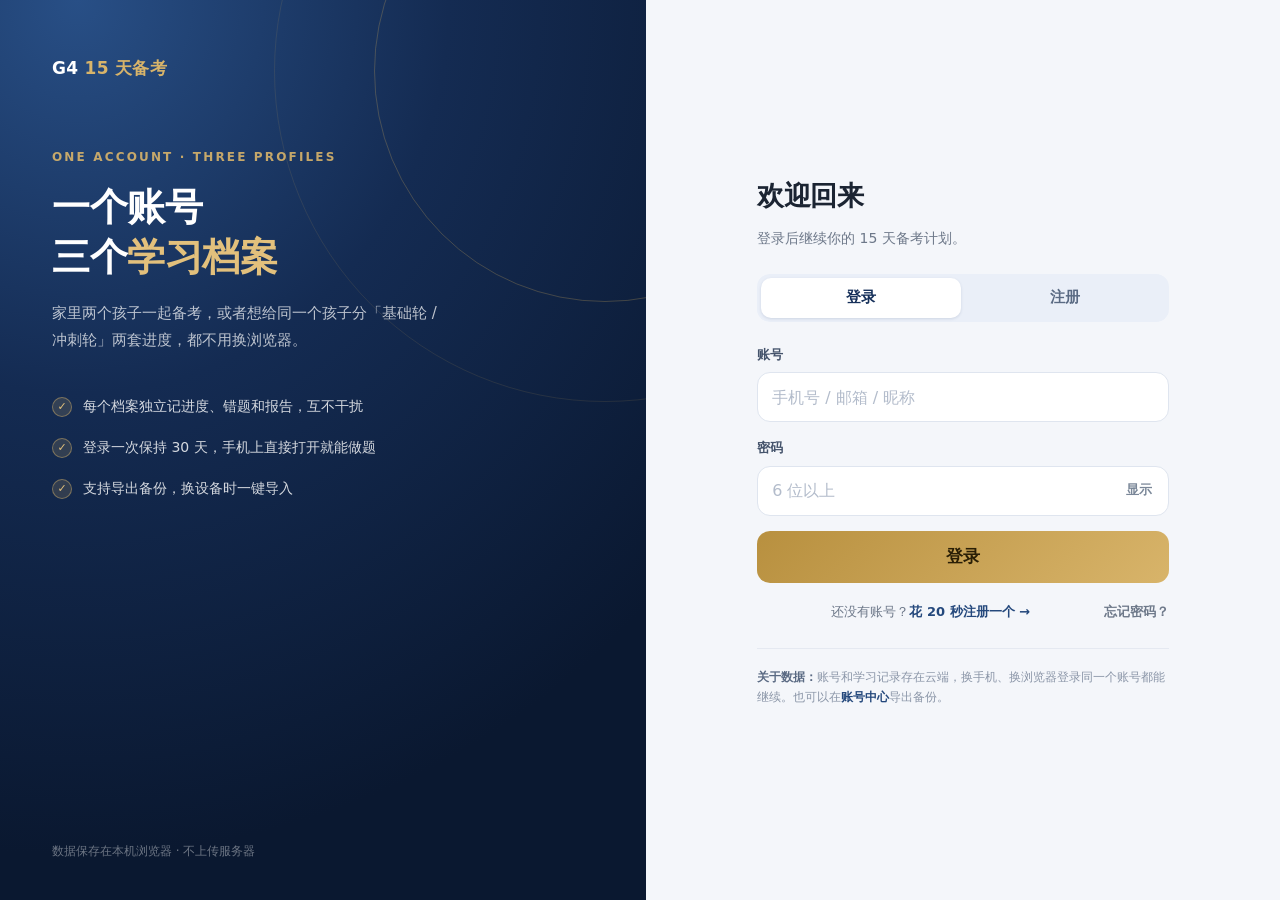
==== commit 47ae6729: "feat: 每天题量 20->25（英语10+数学5+语文10，新增75题）" ====
--- a/index.html
+++ b/index.html
@@ -4,11 +4,11 @@
 <meta charset="utf-8">
 <meta name="viewport" content="width=device-width, initial-scale=1, viewport-fit=cover">
 <meta name="theme-color" content="#16305a">
-<meta name="description" content="15 天四年级插班备考计划：每天 20 道英语/数学/语文题，自动判分与解析，错题本 + 家长学习报告 + 每日日历提醒。">
+<meta name="description" content="15 天四年级插班备考计划：每天 25 道英语/数学/语文题，自动判分与解析，错题本 + 家长学习报告 + 每日日历提醒。">
 <meta name="apple-mobile-web-app-capable" content="yes">
 <meta name="apple-mobile-web-app-title" content="G4 备考">
 <meta property="og:title" content="G4 · 15 天备考计划">
-<meta property="og:description" content="每天 20 题（基础 10 + 进阶 10），15 天完成一轮；自动判分、错题本、家长报告。">
+<meta property="og:description" content="每天 25 题（英语 10 + 数学 5 + 语文 10），15 天完成一轮；自动判分、错题本、家长报告。">
 <link rel="icon" href="assets/img/favicon.png">
 <link rel="manifest" href="manifest.webmanifest">
 <link rel="apple-touch-icon" href="assets/img/icon-192.png">
@@ -24,9 +24,9 @@
     <div>
       <span class="eyebrow">上中国际部 · 四年级插班</span>
       <h1>15 天，把<em>能拿的分</em><br>全部拿回来</h1>
-      <p class="lead">每天 20 道题 —— 前 10 道打基础，后 10 道进阶提难度；英语、英文数学、语文按比例分配，做完立刻判分给解析，错题自动归档。15 天正好一轮，最后两天只过错题和面试。</p>
+      <p class="lead">每天 25 道题 —— 基础 12 题打底，进阶 13 题提难度；英语、英文数学、语文按比例分配，做完立刻判分给解析，错题自动归档。15 天正好一轮，最后两天只过错题和面试。</p>
       <div class="hero-actions">
-        <a class="btn gold" href="quiz.html" id="cta-start">开始今天的 20 道题</a>
+        <a class="btn gold" href="quiz.html" id="cta-start">开始今天的 25 道题</a>
         <a class="btn ghost" href="plan.html">看 15 天路线</a>
       </div>
       <div class="hero-note">登录后最多 3 个学习档案，进度各自独立；数据存本机，手机电脑打开即用。</div>
@@ -34,7 +34,7 @@
     <aside class="hero-panel">
       <div class="plabel">当前进度</div>
       <div class="prow"><span class="pk">今天</span><span class="pv" id="p-day">Day 1<small>/15</small></span></div>
-      <div class="prow"><span class="pk">今日已完成</span><span class="pv" id="p-today">0<small>/20 题</small></span></div>
+      <div class="prow"><span class="pk">今日已完成</span><span class="pv" id="p-today">0<small>/25 题</small></span></div>
       <div class="prow" style="display:block">
         <div style="display:flex;justify-content:space-between"><span class="pk">累计正确率</span><span class="pv" id="p-pct">0<small>%</small></span></div>
         <div class="pbar"><i id="p-bar" style="width:0"></i></div>
